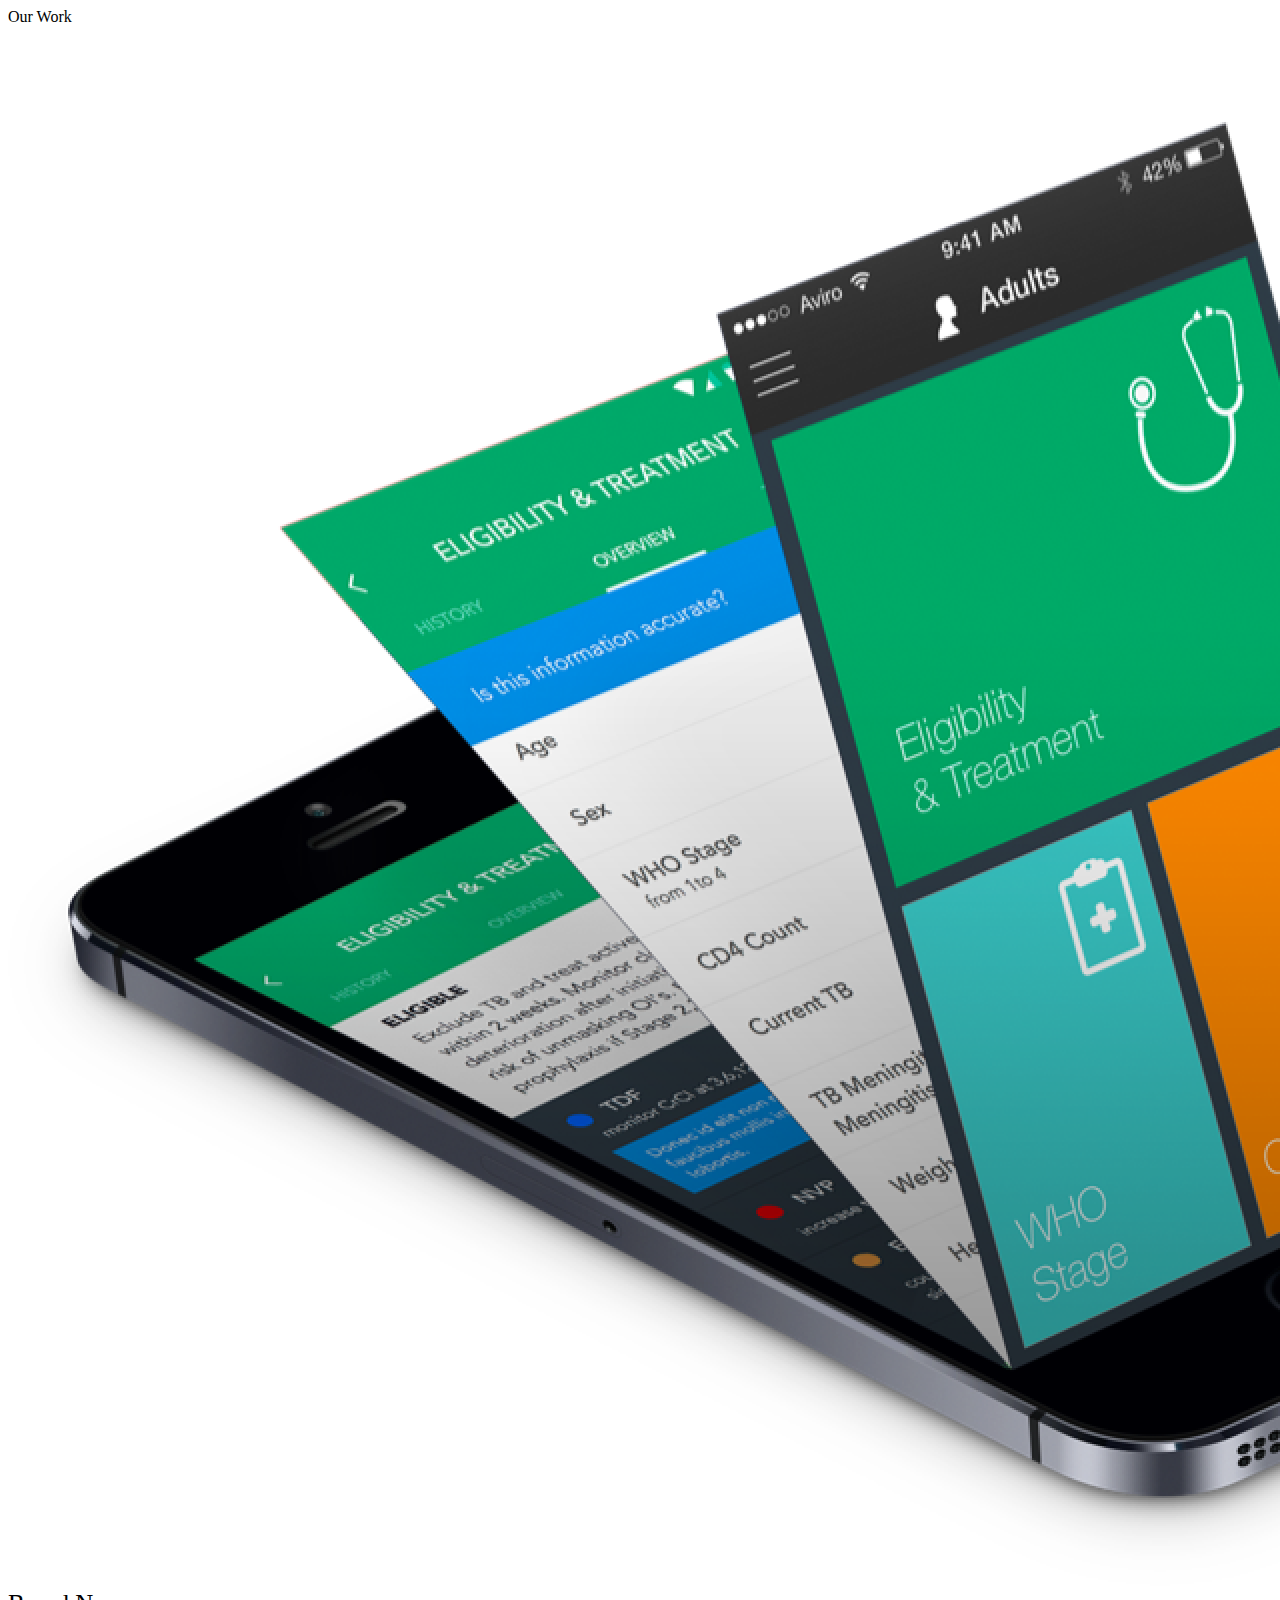
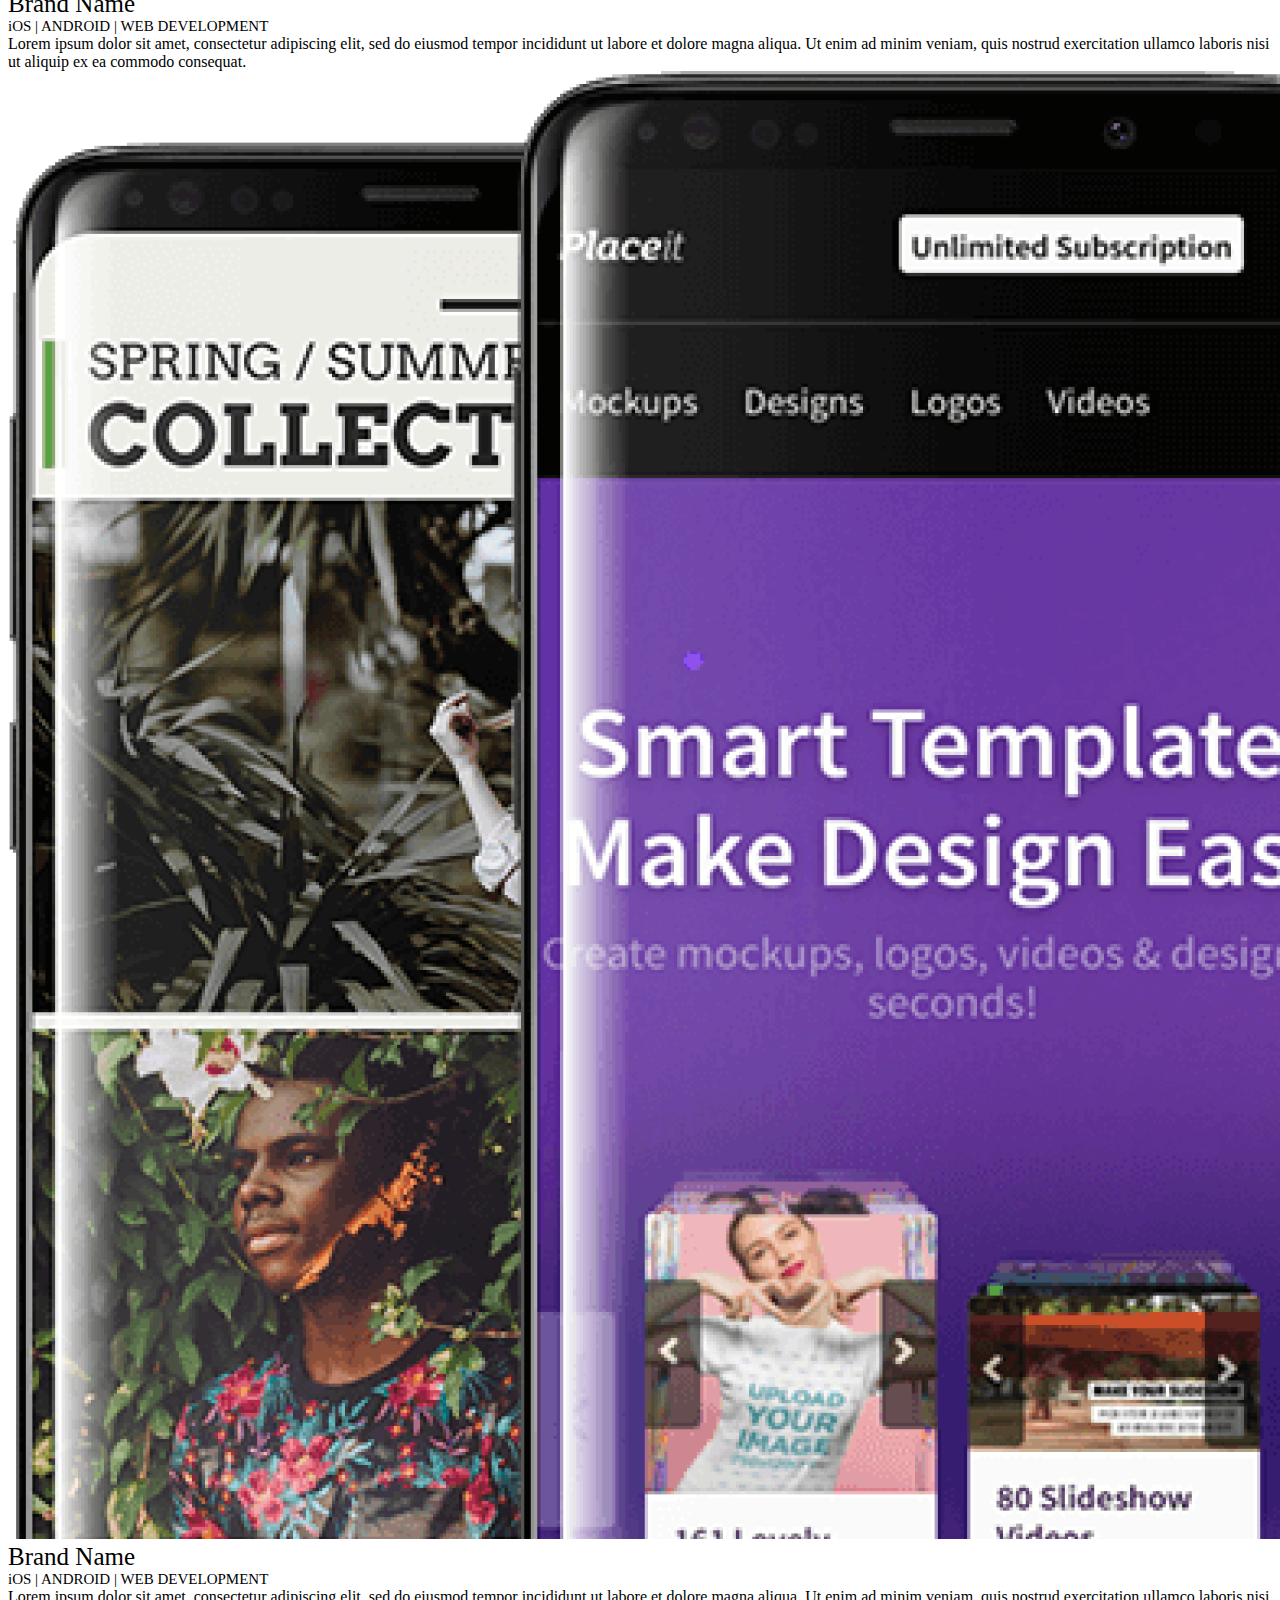
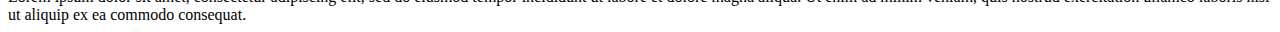
==== section3part1.html @ 1ecc2050 "update section 3" ====
<!DOCTYPE html>
<html lang="en">
    <!-- bagian head -->
    <head>
        <meta charset="UTF-8">
        <meta http-equiv="X-UA-Compatible" content="IE=edge">
        <meta name="viewport" content="width=device-width, initial-scale=1.0">
        <!-- title halaman -->
        <title>FP03</title>
        <!-- cdn bootstrap -->
        <link href="https://cdn.jsdelivr.net/npm/bootstrap@5.3.0-alpha3/dist/css/bootstrap.min.css" rel="stylesheet" integrity="sha384-KK94CHFLLe+nY2dmCWGMq91rCGa5gtU4mk92HdvYe+M/SXH301p5ILy+dN9+nJOZ" crossorigin="anonymous">
        <link rel="stylesheet" href="assets/css/style.css">
    </head>

    <body class="text-white p-5">
        <header>
            <!-- bagian judul 'Our Work' -->
            <div class="row">
                <div class="col text-center">
                    <!-- teks judul -->
                    <div class="title">Our Work</div>
                </div>
            </div>
            <!-- garis horizontal dibawah judul -->
            <div class="row">
                <div class="col">
                    <div class="h-line"></div>
                </div>
            </div>
        </header>
        <!-- bagian konten -->
        <main id="main-content">
            <div class="container mt-5">
                <!-- baris pertama -->
                <div class="row mb-5">
                    <!-- tampilan gambar -->
                    <div class="col-lg bg-orange text-center py-2 mb-3">
                        <img class="img-fluid content-img" src="assets/img/img_1.png">
                    </div>
                    <!-- keterangan teks -->
                    <div class="col-lg mobile-view">
                        <div style="font-size: 25px;" class="mb-2">
                            Brand Name
                        </div>
                        <div style="font-size: 15px; font-weight: 100;" class="mb-5">
                            iOS | ANDROID | WEB DEVELOPMENT
                        </div>
                        <div style="font-size: 16px; font-weight: 100;" class="mb-4">
                            Lorem ipsum dolor sit amet, consectetur adipiscing elit, sed do eiusmod tempor incididunt ut labore et dolore magna aliqua. Ut enim ad minim veniam, quis nostrud exercitation ullamco laboris nisi ut aliquip ex ea commodo consequat.
                        </div>
                    </div>
                </div>
                <!-- baris kedua -->
                <div class="row mb-5">
                    <!-- tampilan gambar, namun diberi class order-lg-last agar gambar berada di sebelah kanan dari teks -->
                    <div class="col-lg bg-purple text-center pt-4 order-lg-last mb-3">
                        <img class="img-fluid content-img" src="assets/img/img_2.png">
                    </div>
                    <!-- tampilan teks -->
                    <div class="col-lg text-end mobile-view">
                        <div style="font-size: 25px;" class="mb-2">
                            Brand Name
                        </div>
                        <div style="font-size: 15px; font-weight: 100;" class="mb-5">
                            iOS | ANDROID | WEB DEVELOPMENT
                        </div>
                        <div style="font-size: 16px; font-weight: 100;" class="mb-4">
                            Lorem ipsum dolor sit amet, consectetur adipiscing elit, sed do eiusmod tempor incididunt ut labore et dolore magna aliqua. Ut enim ad minim veniam, quis nostrud exercitation ullamco laboris nisi ut aliquip ex ea commodo consequat.
                        </div>
                    </div>
                </div>
            </div>
        </main>
        <!-- bagian footer (kosong) -->
        <footer>
            <section id="contact-news-letter"></section>
            <section id="footer"></section>
        </footer>
        <script src="https://cdn.jsdelivr.net/npm/@popperjs/core@2.11.7/dist/umd/popper.min.js" integrity="sha384-zYPOMqeu1DAVkHiLqWBUTcbYfZ8osu1Nd6Z89ify25QV9guujx43ITvfi12/QExE" crossorigin="anonymous"></script>
        <script src="https://cdn.jsdelivr.net/npm/bootstrap@5.3.0-alpha3/dist/js/bootstrap.min.js" integrity="sha384-Y4oOpwW3duJdCWv5ly8SCFYWqFDsfob/3GkgExXKV4idmbt98QcxXYs9UoXAB7BZ" crossorigin="anonymous"></script>
    </body>

</html>
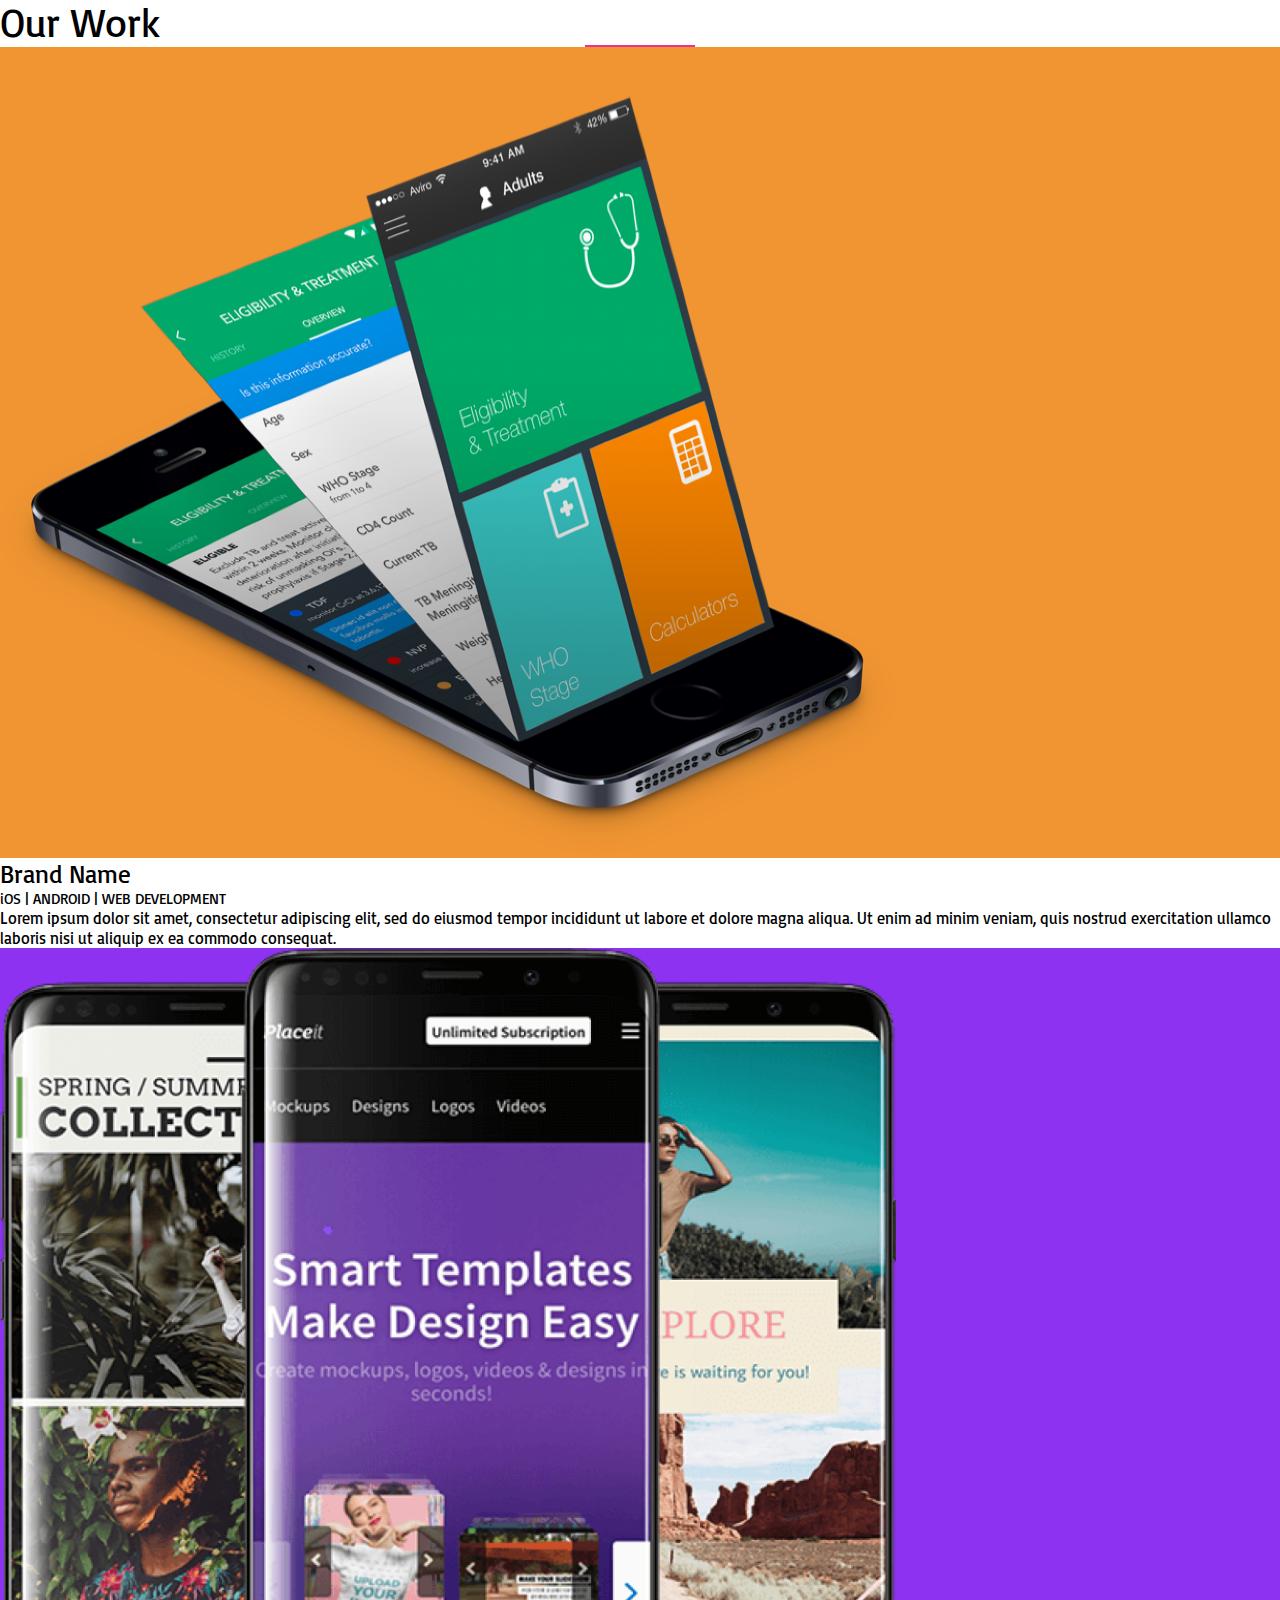
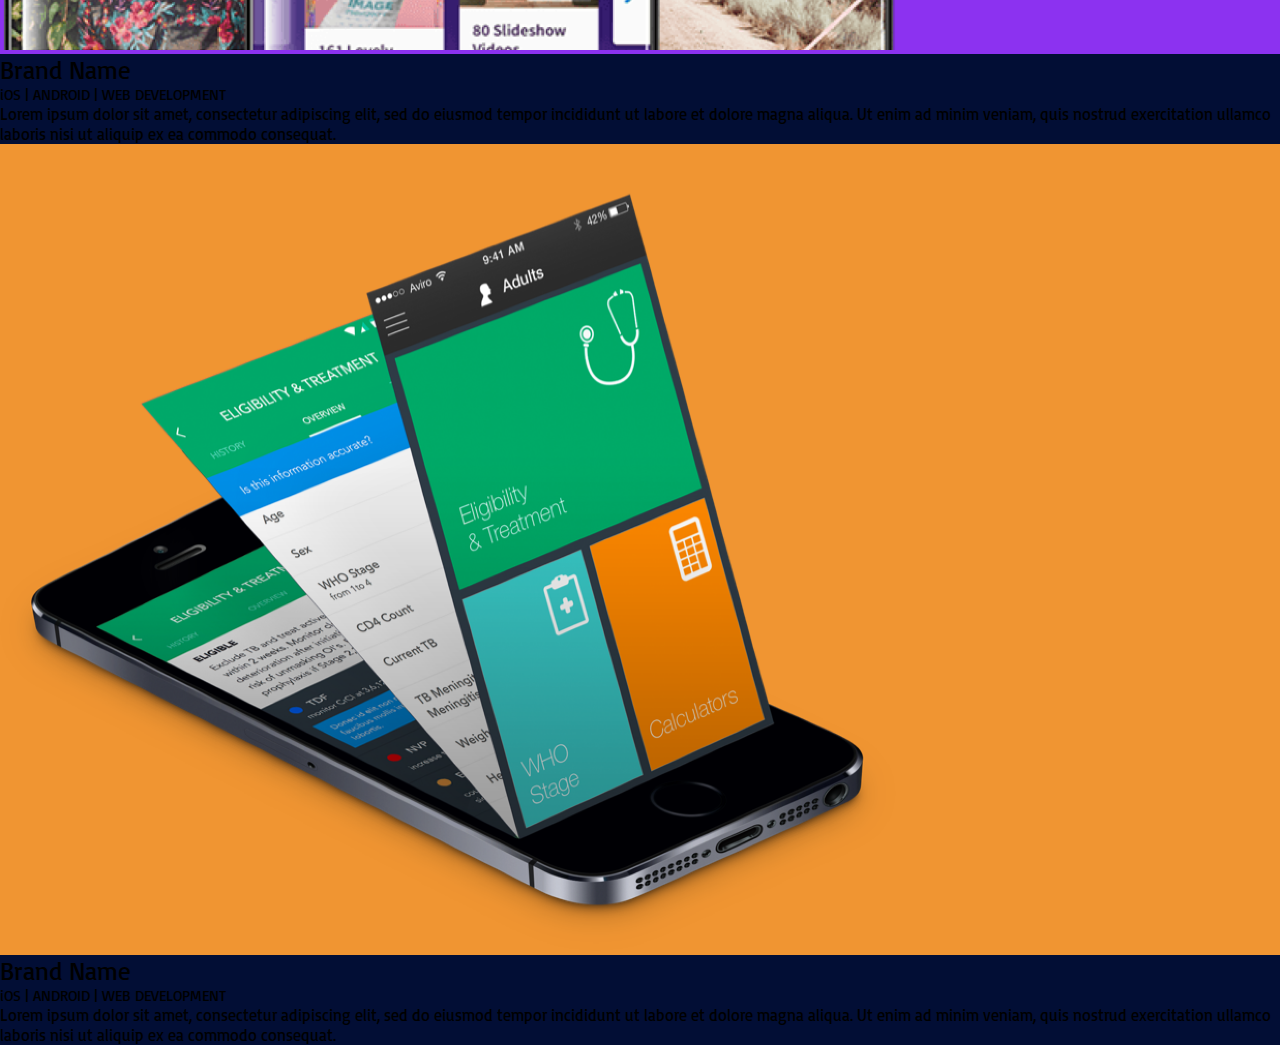
==== commit 430abde1: "edit section ourwork" ====
--- a/section3part1.html
+++ b/section3part1.html
@@ -69,8 +69,30 @@
                         </div>
                     </div>
                 </div>
+                <!-- baris ketiga -->
+                <div class="container mt-5">
+                    <!-- baris pertama -->
+                    <div class="row mb-5">
+                        <!-- tampilan gambar -->
+                        <div class="col-lg bg-orange text-center py-2 mb-3">
+                            <img class="img-fluid content-img" src="assets/img/img_1.png">
+                        </div>
+                        <!-- keterangan teks -->
+                        <div class="col-lg mobile-view">
+                            <div style="font-size: 25px;" class="mb-2">
+                                Brand Name
+                            </div>
+                            <div style="font-size: 15px; font-weight: 100;" class="mb-5">
+                                iOS | ANDROID | WEB DEVELOPMENT
+                            </div>
+                            <div style="font-size: 16px; font-weight: 100;" class="mb-4">
+                                Lorem ipsum dolor sit amet, consectetur adipiscing elit, sed do eiusmod tempor incididunt ut labore et dolore magna aliqua. Ut enim ad minim veniam, quis nostrud exercitation ullamco laboris nisi ut aliquip ex ea commodo consequat.
+                            </div>
+                        </div>
+                    </div>
             </div>
         </main>
+    </body>
         <!-- bagian footer (kosong) -->
         <footer>
             <section id="contact-news-letter"></section>
@@ -78,7 +100,6 @@
         </footer>
         <script src="https://cdn.jsdelivr.net/npm/@popperjs/core@2.11.7/dist/umd/popper.min.js" integrity="sha384-zYPOMqeu1DAVkHiLqWBUTcbYfZ8osu1Nd6Z89ify25QV9guujx43ITvfi12/QExE" crossorigin="anonymous"></script>
         <script src="https://cdn.jsdelivr.net/npm/bootstrap@5.3.0-alpha3/dist/js/bootstrap.min.js" integrity="sha384-Y4oOpwW3duJdCWv5ly8SCFYWqFDsfob/3GkgExXKV4idmbt98QcxXYs9UoXAB7BZ" crossorigin="anonymous"></script>
-    </body>
 
 </html>
 
--- a/assets/css/style.css
+++ b/assets/css/style.css
@@ -0,0 +1,154 @@
+* {
+    box-sizing: border-box;
+    margin: 0;
+    padding: 0;
+    font-family: Basic;
+  }
+  
+body {
+    background: linear-gradient(180deg, white 0%, white 56%, #020e35 30%, #020e35 100%);
+}
+
+/* styling untuk load font */
+@font-face {
+    font-family: Basic;
+    src: url("../fonts/Basic-Regular.ttf");
+}
+
+/* styling section ourwork */
+.ourwork {
+    font-family: 'Basic';
+    font-style: normal;
+    background-color: #020E35;
+}
+
+/* styling untuk judul */
+.title {
+    font-size: 40px;
+    line-height: 45px;
+}
+
+/* styling lebar gambar konten */
+.content-img {
+    width: 70%;
+}
+
+.content-img2 {
+    width: 100%;
+    padding-top: 35px;
+}
+
+
+
+/* warna background oranye */
+.bg-orange {
+    background-color: #F09532;
+}
+
+/* warna background ungu */
+.bg-purple {
+    background-color: #8C32F0;
+}
+
+.bg-pink {
+    background-color: #E73587;
+    height: 348px;
+}
+
+/* warna bg biru */
+.bg-blue {
+    background-color: #32D6F0;
+    height: 348px;
+}
+
+/* styling garis pada bawah judul */
+.h-line {
+    border-top: 2px solid #E73587;
+    width: 110px;
+    margin: 0px auto;
+}
+
+/* setting text-aligning untuk tampilan responsif */
+@media only screen and (max-width: 1000px) {
+    .mobile-view {
+        text-align: center !important;
+    }
+}
+
+.ourwork button {
+    height: 40px;
+    width: 140px;
+    background: linear-gradient(270deg, #8c32f0 0%, #e73587 100%);
+    color: white;
+    font-size: 15px;
+    font-weight: 400;
+}
+
+.ourwork button:hover {
+    color: white;
+    background: linear-gradient(270deg, #8c32f0 0%, #e73587 30%);
+}
+  
+.ourwork button:active {
+    color: white !important;
+    background: linear-gradient(270deg, #8c32f0 0%, #e73587 30%);
+    filter: brightness(95%);
+}
+
+/* Newsletter */
+
+.newsletter {
+    background-color: white;
+    margin-top: 100px;
+    padding-top: 100px;
+    padding-bottom: 100px;
+  }
+  
+  .newsletter h2 {
+    font-size: 30px;
+    font-weight: 400;
+    color: #020e35;
+  }
+  
+  .newsletter h3 {
+    font-size: 90px;
+    font-weight: 400;
+    color: #020e35;
+  }
+  
+  .newsletter .hear {
+    color: #e73587;
+  }
+  
+  .newsletter label {
+    font-size: 16px;
+    font-weight: 400;
+    color: #2c3241;
+  }
+  
+  .newsletter button {
+    height: 55px;
+    background: linear-gradient(270deg, #8c32f0 0%, #e73587 100%);
+    color: white;
+    font-size: 18px;
+    font-weight: 400;
+  }
+  
+  .newsletter button:hover {
+    color: white;
+    background: linear-gradient(270deg, #8c32f0 0%, #e73587 30%);
+  }
+  
+  .newsletter button:active {
+    color: white !important;
+    background: linear-gradient(270deg, #8c32f0 0%, #e73587 30%);
+    filter: brightness(95%);
+  }
+  
+  .footer h6 {
+    color: white;
+    font-size: 14px;
+    font-weight: 400;
+  }
+  
+
